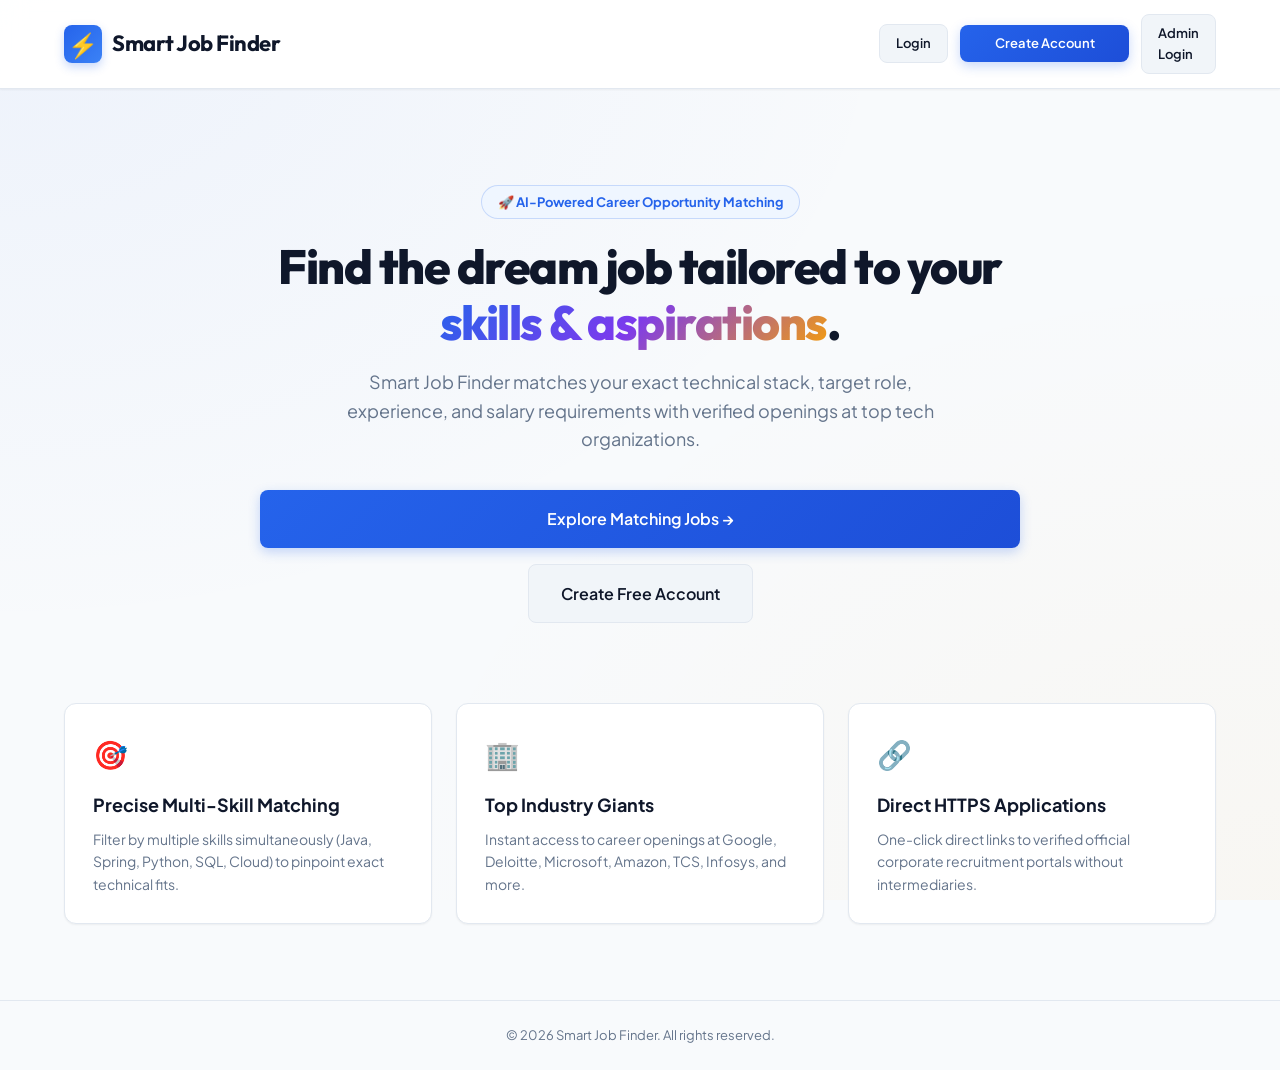
==== web/index.html @ b54eabfb "feat: Prepare Smart Job Finder for Railway deployment with auto-seeding and cloud MySQL support" ====
<!DOCTYPE html>
<html lang="en">
<head>
    <meta charset="UTF-8">
    <meta name="viewport" content="width=device-width, initial-scale=1.0">
    <title>Smart Job Finder - Discover Opportunities That Match Your Skills</title>
    <link rel="stylesheet" href="css/style.css">
</head>
<body>

    <header class="app-header">
        <div class="header-content">
            <a href="index.html" class="logo-title">
                <span class="logo-icon">⚡</span>
                <h1>Smart Job Finder</h1>
            </a>
            <div class="header-actions">
                <a href="login.html" class="btn btn-secondary btn-sm">Login</a>
                <a href="register.html" class="btn btn-primary btn-sm">Create Account</a>
                <a href="admin-login.html" class="btn btn-secondary btn-sm">Admin Login</a>
            </div>
        </div>
    </header>

    <main class="main-container">
        <section class="hero-section">
            <div class="hero-pill">
                🚀 AI-Powered Career Opportunity Matching
            </div>
            <h2 class="hero-title">
                Find the dream job tailored to your <span class="gradient-text">skills & aspirations</span>.
            </h2>
            <p class="hero-subtitle">
                Smart Job Finder matches your exact technical stack, target role, experience, and salary requirements with verified openings at top tech organizations.
            </p>
            <div class="hero-cta-group">
                <a href="job-search.html" class="btn btn-primary btn-lg">Explore Matching Jobs →</a>
                <a href="register.html" class="btn btn-secondary btn-lg">Create Free Account</a>
            </div>
        </section>

        <section class="feature-grid">
            <div class="feature-card">
                <span class="feature-icon">🎯</span>
                <h3>Precise Multi-Skill Matching</h3>
                <p>Filter by multiple skills simultaneously (Java, Spring, Python, SQL, Cloud) to pinpoint exact technical fits.</p>
            </div>
            <div class="feature-card">
                <span class="feature-icon">🏢</span>
                <h3>Top Industry Giants</h3>
                <p>Instant access to career openings at Google, Deloitte, Microsoft, Amazon, TCS, Infosys, and more.</p>
            </div>
            <div class="feature-card">
                <span class="feature-icon">🔗</span>
                <h3>Direct HTTPS Applications</h3>
                <p>One-click direct links to verified official corporate recruitment portals without intermediaries.</p>
            </div>
        </section>
    </main>

    <footer style="text-align: center; padding: 24px; font-size: 13px; color: var(--text-muted); border-top: 1px solid var(--border-color); margin-top: 40px;">
        <p>© 2026 Smart Job Finder. All rights reserved.</p>
    </footer>

    <script src="js/script.js"></script>
</body>
</html>
---- web/css/style.css ----
@import url('https://fonts.googleapis.com/css2?family=Plus+Jakarta+Sans:wght@400;500;600;700;800&family=Outfit:wght@500;600;700;800&display=swap');

:root {
    --primary: #2563eb;
    --primary-hover: #1d4ed8;
    --primary-light: #eff6ff;
    --secondary: #475569;
    --accent: #f59e0b;
    --success: #10b981;
    --success-bg: #ecfdf5;
    --danger: #ef4444;
    --danger-bg: #fef2f2;
    --text-main: #0f172a;
    --text-muted: #64748b;
    --bg-page: #f8fafc;
    --card-bg: #ffffff;
    --border-color: #e2e8f0;
    --shadow-sm: 0 1px 2px 0 rgba(0, 0, 0, 0.05);
    --shadow-md: 0 4px 6px -1px rgba(0, 0, 0, 0.08), 0 2px 4px -2px rgba(0, 0, 0, 0.05);
    --shadow-lg: 0 10px 25px -5px rgba(0, 0, 0, 0.08), 0 8px 10px -6px rgba(0, 0, 0, 0.04);
    --shadow-hover: 0 20px 30px -10px rgba(37, 99, 235, 0.15);
    --radius-sm: 8px;
    --radius-md: 12px;
    --radius-lg: 18px;
    --radius-full: 9999px;
}

* {
    box-sizing: border-box;
    margin: 0;
    padding: 0;
}

body {
    font-family: 'Plus Jakarta Sans', -apple-system, BlinkMacSystemFont, 'Segoe UI', Roboto, sans-serif;
    background-color: var(--bg-page);
    background-image: radial-gradient(at 0% 0%, rgba(37, 99, 235, 0.05) 0px, transparent 50%),
                      radial-gradient(at 100% 100%, rgba(245, 158, 11, 0.04) 0px, transparent 50%);
    background-attachment: fixed;
    color: var(--text-main);
    line-height: 1.6;
    min-height: 100vh;
    display: flex;
    flex-direction: column;
}

/* Header Component */
.app-header {
    background: rgba(255, 255, 255, 0.95);
    backdrop-filter: blur(12px);
    border-bottom: 1px solid var(--border-color);
    position: sticky;
    top: 0;
    z-index: 100;
    box-shadow: var(--shadow-sm);
}

.header-content {
    max-width: 1200px;
    margin: 0 auto;
    padding: 14px 24px;
    display: flex;
    justify-content: space-between;
    align-items: center;
}

.logo-title {
    display: flex;
    align-items: center;
    gap: 10px;
    text-decoration: none;
}

.logo-icon {
    font-size: 24px;
    background: linear-gradient(135deg, #2563eb, #3b82f6);
    color: white;
    width: 38px;
    height: 38px;
    display: flex;
    align-items: center;
    justify-content: center;
    border-radius: var(--radius-sm);
    box-shadow: 0 4px 10px rgba(37, 99, 235, 0.25);
}

.logo-title h1 {
    font-family: 'Outfit', sans-serif;
    font-size: 22px;
    font-weight: 700;
    color: var(--text-main);
    letter-spacing: -0.5px;
}

.header-actions {
    display: flex;
    align-items: center;
    gap: 12px;
}

/* Main Container */
.main-container {
    max-width: 1200px;
    width: 100%;
    margin: 0 auto;
    padding: 36px 24px;
    flex: 1;
}

/* Authentication & Hero Card Containers */
.auth-wrapper {
    display: flex;
    justify-content: center;
    align-items: center;
    min-height: calc(100vh - 160px);
    padding: 24px;
}

.auth-card {
    background: var(--card-bg);
    width: 100%;
    max-width: 440px;
    padding: 40px 36px;
    border-radius: var(--radius-lg);
    box-shadow: var(--shadow-lg);
    border: 1px solid var(--border-color);
    text-align: center;
    animation: fadeIn 0.4s ease-out;
}

.auth-header {
    margin-bottom: 28px;
}

.auth-header .logo-badge {
    width: 52px;
    height: 52px;
    background: var(--primary-light);
    color: var(--primary);
    font-size: 26px;
    display: inline-flex;
    align-items: center;
    justify-content: center;
    border-radius: var(--radius-md);
    margin-bottom: 14px;
}

.auth-header h2 {
    font-family: 'Outfit', sans-serif;
    font-size: 26px;
    font-weight: 700;
    color: var(--text-main);
    letter-spacing: -0.5px;
}

.auth-header p {
    color: var(--text-muted);
    font-size: 14px;
    margin-top: 6px;
}

/* Form Styles */
.form-group {
    margin-bottom: 20px;
    text-align: left;
}

.form-group label {
    display: block;
    font-size: 13px;
    font-weight: 600;
    color: var(--text-main);
    margin-bottom: 6px;
}

.form-control {
    width: 100%;
    padding: 12px 16px;
    font-size: 14px;
    font-family: inherit;
    color: var(--text-main);
    background-color: #ffffff;
    border: 1.5px solid var(--border-color);
    border-radius: var(--radius-sm);
    transition: all 0.2s ease;
}

.form-control:focus {
    outline: none;
    border-color: var(--primary);
    box-shadow: 0 0 0 4px rgba(37, 99, 235, 0.12);
}

.form-hint {
    font-size: 12px;
    color: var(--text-muted);
    margin-top: 5px;
}

/* Chip / Tag Selector */
.chip-container {
    display: flex;
    flex-wrap: wrap;
    gap: 8px;
    margin-top: 10px;
}

.quick-chip {
    background: var(--primary-light);
    color: var(--primary);
    font-size: 12px;
    font-weight: 600;
    padding: 5px 12px;
    border-radius: var(--radius-full);
    cursor: pointer;
    border: 1px solid rgba(37, 99, 235, 0.2);
    transition: all 0.2s ease;
    user-select: none;
}

.quick-chip:hover {
    background: var(--primary);
    color: white;
    transform: translateY(-1px);
}

/* Buttons */
.btn {
    display: inline-flex;
    align-items: center;
    justify-content: center;
    gap: 8px;
    font-family: inherit;
    font-size: 15px;
    font-weight: 600;
    padding: 12px 24px;
    border-radius: var(--radius-sm);
    border: none;
    cursor: pointer;
    text-decoration: none;
    transition: all 0.25s cubic-bezier(0.4, 0, 0.2, 1);
}

.btn-primary {
    background: linear-gradient(135deg, #2563eb, #1d4ed8);
    color: #ffffff;
    box-shadow: 0 4px 12px rgba(37, 99, 235, 0.25);
    width: 100%;
}

.btn-primary:hover {
    background: linear-gradient(135deg, #1d4ed8, #1e40af);
    box-shadow: 0 6px 16px rgba(37, 99, 235, 0.35);
    transform: translateY(-1px);
}

.btn-secondary {
    background: #f1f5f9;
    color: var(--text-main);
    border: 1px solid var(--border-color);
}

.btn-secondary:hover {
    background: #e2e8f0;
    color: var(--text-main);
}

.btn-outline {
    background: transparent;
    color: var(--text-muted);
    border: 1px solid var(--border-color);
}

.btn-outline:hover {
    background: #f8fafc;
    color: var(--danger);
    border-color: #fca5a5;
}

.btn-sm {
    padding: 8px 16px;
    font-size: 13px;
}

.btn-lg {
    padding: 16px 32px;
    font-size: 16px;
}

.btn-apply {
    width: 100%;
    background: linear-gradient(135deg, #2563eb, #1e40af);
    color: #ffffff;
    font-weight: 700;
    border-radius: var(--radius-md);
    padding: 13px 20px;
    box-shadow: 0 4px 12px rgba(37, 99, 235, 0.2);
}

.btn-apply:hover {
    background: linear-gradient(135deg, #1d4ed8, #172554);
    box-shadow: 0 8px 20px rgba(37, 99, 235, 0.3);
    transform: translateY(-2px);
}

/* Alerts */
.alert-banner {
    padding: 12px 16px;
    border-radius: var(--radius-sm);
    font-size: 13px;
    font-weight: 500;
    margin-bottom: 20px;
    text-align: left;
    display: none;
    animation: fadeIn 0.3s ease;
}

.alert-banner.success {
    background-color: var(--success-bg);
    color: var(--success);
    border: 1px solid rgba(16, 185, 129, 0.3);
    display: block;
}

.alert-banner.error {
    background-color: var(--danger-bg);
    color: var(--danger);
    border: 1px solid rgba(239, 68, 68, 0.3);
    display: block;
}

/* Landing Page Hero */
.hero-section {
    text-align: center;
    max-width: 800px;
    margin: 40px auto 60px;
    padding: 20px;
}

.hero-pill {
    display: inline-flex;
    align-items: center;
    gap: 8px;
    background: var(--primary-light);
    color: var(--primary);
    font-size: 13px;
    font-weight: 700;
    padding: 6px 16px;
    border-radius: var(--radius-full);
    margin-bottom: 20px;
    border: 1px solid rgba(37, 99, 235, 0.2);
}

.hero-title {
    font-family: 'Outfit', sans-serif;
    font-size: 48px;
    font-weight: 800;
    line-height: 1.15;
    letter-spacing: -1.5px;
    color: var(--text-main);
    margin-bottom: 18px;
}

.hero-title .gradient-text {
    background: linear-gradient(135deg, #2563eb, #7c3aed, #f59e0b);
    -webkit-background-clip: text;
    -webkit-text-fill-color: transparent;
}

.hero-subtitle {
    font-size: 18px;
    color: var(--text-muted);
    max-width: 620px;
    margin: 0 auto 36px;
    line-height: 1.6;
}

.hero-cta-group {
    display: flex;
    justify-content: center;
    gap: 16px;
    flex-wrap: wrap;
}

.feature-grid {
    display: grid;
    grid-template-columns: repeat(auto-fit, minmax(280px, 1fr));
    gap: 24px;
    margin-top: 40px;
}

.feature-card {
    background: var(--card-bg);
    border: 1px solid var(--border-color);
    padding: 28px;
    border-radius: var(--radius-md);
    box-shadow: var(--shadow-sm);
    text-align: left;
    transition: all 0.3s ease;
}

.feature-card:hover {
    transform: translateY(-4px);
    box-shadow: var(--shadow-md);
    border-color: #cbd5e1;
}

.feature-icon {
    font-size: 28px;
    margin-bottom: 14px;
    display: inline-block;
}

.feature-card h3 {
    font-size: 18px;
    font-weight: 700;
    margin-bottom: 8px;
}

.feature-card p {
    font-size: 14px;
    color: var(--text-muted);
}

/* Search Summary Card */
.search-summary-card {
    background: var(--card-bg);
    border: 1px solid var(--border-color);
    border-radius: var(--radius-md);
    padding: 20px 24px;
    margin-bottom: 30px;
    box-shadow: var(--shadow-sm);
}

.summary-header h2 {
    font-size: 16px;
    font-weight: 700;
    color: var(--text-muted);
    text-transform: uppercase;
    letter-spacing: 0.5px;
    margin-bottom: 12px;
}

.summary-tags {
    display: flex;
    flex-wrap: wrap;
    gap: 16px;
}

.summary-item {
    display: flex;
    align-items: center;
    gap: 6px;
    font-size: 14px;
}

.summary-item .label {
    color: var(--text-muted);
    font-weight: 500;
}

.summary-item .value-tag {
    background: var(--primary-light);
    color: var(--primary);
    font-weight: 700;
    padding: 4px 10px;
    border-radius: var(--radius-sm);
    border: 1px solid rgba(37, 99, 235, 0.2);
}

.results-section-header {
    margin-bottom: 24px;
}

.results-section-header h2 {
    font-family: 'Outfit', sans-serif;
    font-size: 24px;
    font-weight: 700;
}

/* Job Cards Grid */
.job-cards-grid {
    display: grid;
    grid-template-columns: repeat(auto-fill, minmax(340px, 1fr));
    gap: 24px;
}

.job-card {
    background: var(--card-bg);
    border: 1px solid var(--border-color);
    border-radius: var(--radius-lg);
    padding: 24px;
    box-shadow: var(--shadow-sm);
    display: flex;
    flex-direction: column;
    justify-content: space-between;
    transition: all 0.3s cubic-bezier(0.4, 0, 0.2, 1);
    position: relative;
    overflow: hidden;
}

.job-card:hover {
    transform: translateY(-6px);
    box-shadow: var(--shadow-hover);
    border-color: #93c5fd;
}

.job-card-top {
    display: flex;
    align-items: center;
    gap: 16px;
    margin-bottom: 16px;
}

.logo-wrapper {
    width: 64px;
    height: 64px;
    min-width: 64px;
    border-radius: var(--radius-md);
    background: #f8fafc;
    border: 1px solid var(--border-color);
    display: flex;
    align-items: center;
    justify-content: center;
    padding: 8px;
    overflow: hidden;
}

.company-logo {
    width: 100%;
    height: 100%;
    object-fit: contain;
}

.company-info {
    flex: 1;
}

.company-name {
    font-size: 15px;
    font-weight: 700;
    color: var(--text-muted);
    text-transform: uppercase;
    letter-spacing: 0.5px;
}

.job-role {
    font-family: 'Outfit', sans-serif;
    font-size: 19px;
    font-weight: 700;
    color: var(--text-main);
    margin-top: 2px;
}

/* Badges */
.job-meta-badges {
    display: flex;
    flex-wrap: wrap;
    gap: 8px;
    margin-bottom: 16px;
}

.badge {
    font-size: 12px;
    font-weight: 600;
    padding: 4px 10px;
    border-radius: var(--radius-sm);
}

.badge-salary {
    background: #ecfdf5;
    color: #065f46;
    border: 1px solid #a7f3d0;
}

.badge-exp {
    background: #f5f3ff;
    color: #5b21b6;
    border: 1px solid #ddd6fe;
}

.badge-verified {
    background: #eff6ff;
    color: #1e40af;
    border: 1px solid #bfdbfe;
}

/* Skills tags */
.skills-container {
    margin-bottom: 20px;
}

.skills-heading {
    display: block;
    font-size: 11px;
    font-weight: 700;
    color: var(--text-muted);
    text-transform: uppercase;
    letter-spacing: 0.5px;
    margin-bottom: 8px;
}

.skills-tags-wrapper {
    display: flex;
    flex-wrap: wrap;
    gap: 6px;
}

.skill-chip {
    font-size: 11px;
    font-weight: 600;
    padding: 3px 9px;
    background: #f1f5f9;
    color: #475569;
    border-radius: var(--radius-sm);
    border: 1px solid #e2e8f0;
}

.skill-chip.matched {
    background: #eff6ff;
    color: #1d4ed8;
    border-color: #93c5fd;
    font-weight: 700;
}

/* Empty & Error State Cards */
.no-results-card, .error-card {
    background: var(--card-bg);
    border: 1px solid var(--border-color);
    border-radius: var(--radius-lg);
    padding: 60px 30px;
    text-align: center;
    max-width: 540px;
    margin: 40px auto;
    box-shadow: var(--shadow-sm);
}

.empty-icon {
    font-size: 48px;
    margin-bottom: 16px;
}

.no-results-card h3, .error-card h3 {
    font-size: 22px;
    font-weight: 700;
    margin-bottom: 10px;
}

.no-results-card p, .error-card p {
    color: var(--text-muted);
    font-size: 14px;
    margin-bottom: 24px;
}

/* Search Form Page Layout */
.search-form-card {
    background: var(--card-bg);
    border: 1px solid var(--border-color);
    border-radius: var(--radius-lg);
    padding: 36px;
    box-shadow: var(--shadow-md);
    max-width: 680px;
    margin: 0 auto;
}

.search-header {
    text-align: center;
    margin-bottom: 30px;
}

.search-header h2 {
    font-family: 'Outfit', sans-serif;
    font-size: 28px;
    font-weight: 700;
    letter-spacing: -0.5px;
}

.search-header p {
    color: var(--text-muted);
    font-size: 14px;
    margin-top: 6px;
}

.form-grid-2 {
    display: grid;
    grid-template-columns: 1fr 1fr;
    gap: 16px;
}

@media (max-width: 640px) {
    .form-grid-2 {
        grid-template-columns: 1fr;
    }
    .hero-title {
        font-size: 34px;
    }
    .header-content {
        flex-direction: column;
        gap: 12px;
    }
}

/* Animations */
@keyframes fadeIn {
    from {
        opacity: 0;
        transform: translateY(8px);
    }
    to {
        opacity: 1;
        transform: translateY(0);
    }
}

/* ========================================================
   Admin Console & Dashboard Styles
   ======================================================== */

.admin-body {
    background-color: #f1f5f9;
    background-image: radial-gradient(at 0% 0%, rgba(37, 99, 235, 0.07) 0px, transparent 50%),
                      radial-gradient(at 100% 100%, rgba(99, 102, 241, 0.05) 0px, transparent 50%);
}

.admin-header {
    background: rgba(255, 255, 255, 0.98);
    border-bottom: 2px solid #e2e8f0;
}

.admin-icon {
    background: linear-gradient(135deg, #1e293b, #334155) !important;
}

.badge-admin-tag {
    font-size: 11px;
    font-weight: 700;
    text-transform: uppercase;
    letter-spacing: 0.8px;
    color: #2563eb;
    background: #eff6ff;
    padding: 2px 8px;
    border-radius: var(--radius-full);
    display: inline-block;
    border: 1px solid #bfdbfe;
}

.badge-pill-admin {
    display: inline-block;
    background: #e0e7ff;
    color: #4338ca;
    font-size: 12px;
    font-weight: 700;
    text-transform: uppercase;
    letter-spacing: 0.5px;
    padding: 4px 12px;
    border-radius: var(--radius-full);
    margin-bottom: 12px;
}

.admin-badge {
    background: #eff6ff !important;
    color: #2563eb !important;
}

.admin-user-pill {
    display: flex;
    align-items: center;
    gap: 8px;
    background: #f8fafc;
    border: 1px solid var(--border-color);
    padding: 6px 14px;
    border-radius: var(--radius-full);
    font-size: 13px;
    font-weight: 600;
    color: var(--text-main);
}

.admin-avatar {
    font-size: 14px;
}

.btn-logout {
    color: var(--danger) !important;
    border-color: #fecaca !important;
}

.btn-logout:hover {
    background-color: var(--danger-bg) !important;
    border-color: var(--danger) !important;
}

/* Admin KPI Stat Cards */
.admin-stats-grid {
    display: grid;
    grid-template-columns: repeat(auto-fit, minmax(240px, 1fr));
    gap: 20px;
    margin-bottom: 32px;
}

.stat-card {
    background: var(--card-bg);
    border: 1px solid var(--border-color);
    border-radius: var(--radius-md);
    padding: 22px 24px;
    display: flex;
    align-items: center;
    gap: 18px;
    box-shadow: var(--shadow-sm);
    transition: transform 0.2s ease, box-shadow 0.2s ease;
}

.stat-card:hover {
    transform: translateY(-2px);
    box-shadow: var(--shadow-md);
}

.stat-icon {
    width: 52px;
    height: 52px;
    border-radius: var(--radius-md);
    display: flex;
    align-items: center;
    justify-content: center;
    font-size: 24px;
    flex-shrink: 0;
}

.stat-icon-blue {
    background: #eff6ff;
    color: #2563eb;
}

.stat-icon-green {
    background: #ecfdf5;
    color: #059669;
}

.stat-icon-amber {
    background: #fffbeb;
    color: #d97706;
}

.stat-icon-purple {
    background: #faf5ff;
    color: #7c3aed;
}

.stat-details {
    display: flex;
    flex-direction: column;
}

.stat-label {
    font-size: 13px;
    font-weight: 600;
    color: var(--text-muted);
    text-transform: uppercase;
    letter-spacing: 0.5px;
}

.stat-value {
    font-family: 'Outfit', sans-serif;
    font-size: 30px;
    font-weight: 800;
    color: var(--text-main);
    line-height: 1.2;
}

.stat-sub {
    font-size: 11px;
    color: var(--text-muted);
    margin-top: 2px;
}

/* Table Section */
.admin-table-section {
    background: var(--card-bg);
    border: 1px solid var(--border-color);
    border-radius: var(--radius-lg);
    box-shadow: var(--shadow-md);
    overflow: hidden;
}

.table-header-bar {
    padding: 24px 28px;
    display: flex;
    justify-content: space-between;
    align-items: center;
    border-bottom: 1px solid var(--border-color);
    gap: 16px;
    flex-wrap: wrap;
}

.table-title-group h2 {
    font-family: 'Outfit', sans-serif;
    font-size: 22px;
    font-weight: 700;
    color: var(--text-main);
}

.table-title-group p {
    font-size: 13px;
    color: var(--text-muted);
    margin-top: 4px;
}

/* Toolbar & Filters */
.admin-filter-toolbar {
    padding: 16px 28px;
    background: #f8fafc;
    border-bottom: 1px solid var(--border-color);
    display: flex;
    justify-content: space-between;
    align-items: center;
    gap: 16px;
    flex-wrap: wrap;
}

.search-box {
    position: relative;
    max-width: 380px;
    width: 100%;
}

.search-box .search-icon {
    position: absolute;
    left: 14px;
    top: 50%;
    transform: translateY(-50%);
    font-size: 14px;
    color: var(--text-muted);
    pointer-events: none;
}

.search-box input {
    padding-left: 38px;
    background: white;
    border-radius: var(--radius-full);
}

.status-filter-pills {
    display: flex;
    gap: 8px;
}

.filter-pill {
    background: white;
    border: 1px solid var(--border-color);
    padding: 6px 14px;
    border-radius: var(--radius-full);
    font-size: 13px;
    font-weight: 600;
    color: var(--secondary);
    cursor: pointer;
    transition: all 0.2s ease;
}

.filter-pill:hover {
    background: #f1f5f9;
    border-color: #cbd5e1;
}

.filter-pill.active {
    background: #2563eb;
    color: white;
    border-color: #2563eb;
    box-shadow: 0 2px 4px rgba(37, 99, 235, 0.2);
}

/* Admin Data Table */
.table-responsive {
    overflow-x: auto;
}

.admin-table {
    width: 100%;
    border-collapse: collapse;
    text-align: left;
    font-size: 14px;
}

.admin-table thead {
    background: #f8fafc;
    border-bottom: 2px solid var(--border-color);
}

.admin-table th {
    padding: 14px 20px;
    font-size: 12px;
    font-weight: 700;
    text-transform: uppercase;
    letter-spacing: 0.6px;
    color: var(--secondary);
    white-space: nowrap;
}

.admin-table td {
    padding: 16px 20px;
    border-bottom: 1px solid #f1f5f9;
    vertical-align: middle;
}

.admin-table tbody tr {
    transition: background-color 0.15s ease;
}

.admin-table tbody tr:hover {
    background-color: #f8fafc;
}

.td-id {
    font-weight: 700;
    color: var(--text-muted);
    font-size: 13px;
    width: 50px;
}

.company-table-cell {
    display: flex;
    align-items: center;
    gap: 12px;
    min-width: 180px;
}

.table-logo {
    width: 38px;
    height: 38px;
    border-radius: var(--radius-sm);
    object-fit: contain;
    background: #f8fafc;
    border: 1px solid var(--border-color);
    padding: 4px;
}

.table-company-name {
    font-weight: 700;
    color: var(--text-main);
    display: block;
}

.table-apply-link {
    font-size: 11px;
    color: var(--primary);
    text-decoration: none;
    font-weight: 600;
}

.table-apply-link:hover {
    text-decoration: underline;
}

.td-role {
    color: var(--text-main);
    min-width: 160px;
}

.table-skills-wrapper {
    display: flex;
    flex-wrap: wrap;
    gap: 4px;
    max-width: 240px;
}

.table-skill-chip {
    font-size: 11px;
    font-weight: 600;
    background: #f1f5f9;
    color: #334155;
    padding: 2px 8px;
    border-radius: var(--radius-full);
    border: 1px solid #e2e8f0;
}

.table-skill-chip-more {
    font-size: 11px;
    font-weight: 700;
    background: #e2e8f0;
    color: var(--secondary);
    padding: 2px 6px;
    border-radius: var(--radius-full);
}

.td-meta {
    font-size: 13px;
    min-width: 130px;
}

.text-salary {
    font-weight: 700;
    color: #059669;
    font-size: 13px;
}

/* Status Badges */
.badge-status {
    display: inline-flex;
    align-items: center;
    gap: 6px;
    padding: 4px 12px;
    border-radius: var(--radius-full);
    font-size: 12px;
    font-weight: 700;
    letter-spacing: 0.4px;
    text-transform: uppercase;
}

.badge-status-active {
    background: #ecfdf5;
    color: #047857;
    border: 1px solid #a7f3d0;
}

.badge-status-active::before {
    content: '';
    width: 6px;
    height: 6px;
    border-radius: 50%;
    background: #10b981;
}

.badge-status-inactive {
    background: #fef2f2;
    color: #b91c1c;
    border: 1px solid #fecaca;
}

.badge-status-inactive::before {
    content: '';
    width: 6px;
    height: 6px;
    border-radius: 50%;
    background: #ef4444;
}

/* Action Buttons */
.action-btn-group {
    display: flex;
    align-items: center;
    gap: 6px;
    white-space: nowrap;
}

.btn-action {
    display: inline-flex;
    align-items: center;
    justify-content: center;
    padding: 6px 10px;
    border-radius: var(--radius-sm);
    font-size: 12px;
    font-weight: 600;
    text-decoration: none;
    border: 1px solid transparent;
    cursor: pointer;
    transition: all 0.15s ease;
}

.btn-toggle-active {
    background: #ecfdf5;
    color: #047857;
    border-color: #a7f3d0;
}

.btn-toggle-active:hover {
    background: #d1fae5;
}

.btn-toggle-inactive {
    background: #f8fafc;
    color: #475569;
    border-color: #cbd5e1;
}

.btn-toggle-inactive:hover {
    background: #f1f5f9;
}

.btn-edit {
    background: #eff6ff;
    color: #1d4ed8;
    border-color: #bfdbfe;
}

.btn-edit:hover {
    background: #dbeafe;
}

.btn-delete {
    background: #fef2f2;
    color: #b91c1c;
    border-color: #fecaca;
    padding: 6px 8px;
}

.btn-delete:hover {
    background: #fee2e2;
}

/* Modal Windows */
.modal-overlay {
    display: none;
    position: fixed;
    top: 0;
    left: 0;
    right: 0;
    bottom: 0;
    background: rgba(15, 23, 42, 0.6);
    backdrop-filter: blur(4px);
    z-index: 999;
    align-items: center;
    justify-content: center;
    padding: 20px;
    animation: fadeIn 0.2s ease-out;
}

.modal-dialog {
    background: white;
    border-radius: var(--radius-lg);
    box-shadow: var(--shadow-lg);
    width: 100%;
    max-width: 620px;
    max-height: 90vh;
    display: flex;
    flex-direction: column;
    overflow: hidden;
    border: 1px solid var(--border-color);
}

.modal-dialog-sm {
    max-width: 440px;
}

.modal-header {
    padding: 20px 24px;
    border-bottom: 1px solid var(--border-color);
    display: flex;
    justify-content: space-between;
    align-items: center;
}

.modal-header h3 {
    font-family: 'Outfit', sans-serif;
    font-size: 20px;
    font-weight: 700;
}

.modal-close {
    background: transparent;
    border: none;
    font-size: 24px;
    cursor: pointer;
    color: var(--text-muted);
    line-height: 1;
}

.modal-close:hover {
    color: var(--text-main);
}

.modal-body {
    padding: 24px;
    overflow-y: auto;
}

.modal-footer {
    padding: 16px 24px;
    border-top: 1px solid var(--border-color);
    background: #f8fafc;
    display: flex;
    justify-content: flex-end;
    gap: 12px;
}

/* Password Input with Toggle Button */
.password-input-wrapper {
    position: relative;
    display: flex;
    align-items: center;
}

.password-input-wrapper .form-control {
    padding-right: 42px;
}

.btn-toggle-pwd {
    position: absolute;
    right: 12px;
    background: none;
    border: none;
    cursor: pointer;
    font-size: 16px;
    color: var(--text-muted);
}

.credential-hint {
    background: #eff6ff;
    border: 1px dashed #93c5fd;
    padding: 10px 14px;
    border-radius: var(--radius-sm);
    font-size: 13px;
    color: #1e40af;
    margin-top: 20px;
    text-align: center;
}

.credential-hint code {
    background: white;
    padding: 2px 6px;
    border-radius: 4px;
    font-weight: 700;
    color: #1d4ed8;
}

/* Normal User Job Description Text in Cards */
.job-description-text {
    font-size: 13.5px;
    color: #475569;
    line-height: 1.5;
    margin: 12px 0 14px 0;
    padding: 10px 12px;
    background: #f8fafc;
    border-left: 3px solid #3b82f6;
    border-radius: 0 var(--radius-sm) var(--radius-sm) 0;
}

/* ========================================================
   AI Job Match Score & Skill Gap Analyzer Styles
   ======================================================== */

/* AI Match Badge on Job Card */
.ai-match-card-badge {
    display: inline-flex;
    align-items: center;
    gap: 6px;
    padding: 4px 10px;
    border-radius: var(--radius-full);
    font-size: 12px;
    font-weight: 700;
    letter-spacing: 0.3px;
    white-space: nowrap;
    box-shadow: 0 2px 4px rgba(0, 0, 0, 0.04);
    transition: transform 0.2s ease;
}

.ai-match-card-badge:hover {
    transform: scale(1.04);
}

.ai-match-card-badge.match-high {
    background: linear-gradient(135deg, #ecfdf5 0%, #d1fae5 100%);
    color: #065f46;
    border: 1px solid #6ee7b7;
    box-shadow: 0 2px 6px rgba(16, 185, 129, 0.15);
}

.ai-match-card-badge.match-medium {
    background: linear-gradient(135deg, #eff6ff 0%, #dbeafe 100%);
    color: #1e40af;
    border: 1px solid #93c5fd;
    box-shadow: 0 2px 6px rgba(37, 99, 235, 0.15);
}

.ai-match-card-badge.match-low {
    background: linear-gradient(135deg, #fffbeb 0%, #fef3c7 100%);
    color: #92400e;
    border: 1px solid #fcd34d;
    box-shadow: 0 2px 6px rgba(245, 158, 11, 0.15);
}

.ai-badge-sparkle {
    font-size: 13px;
    display: inline-block;
    animation: sparkleGlow 2.5s infinite ease-in-out;
}

@keyframes sparkleGlow {
    0%, 100% { transform: rotate(0deg) scale(1); filter: brightness(1); }
    50% { transform: rotate(15deg) scale(1.15); filter: brightness(1.2); }
}

.ai-badge-score {
    font-weight: 800;
    font-size: 13px;
}

.ai-badge-label {
    font-size: 11px;
    opacity: 0.9;
    text-transform: uppercase;
}

/* AI Match Meter Progress Bar */
.ai-match-meter {
    width: 100%;
    height: 5px;
    background: #e2e8f0;
    border-radius: 9999px;
    overflow: hidden;
    margin: 8px 0 16px 0;
}

.ai-match-meter-fill {
    height: 100%;
    border-radius: 9999px;
    transition: width 0.8s cubic-bezier(0.4, 0, 0.2, 1);
}

.ai-match-meter-fill.match-high {
    background: linear-gradient(90deg, #10b981, #059669);
}

.ai-match-meter-fill.match-medium {
    background: linear-gradient(90deg, #3b82f6, #6366f1);
}

.ai-match-meter-fill.match-low {
    background: linear-gradient(90deg, #f59e0b, #d97706);
}

/* Skills Summary Section on Job Card */
.skills-summary-block {
    margin-bottom: 12px;
}

.skills-summary-header {
    display: flex;
    align-items: center;
    justify-content: space-between;
    font-size: 11.5px;
    font-weight: 700;
    text-transform: uppercase;
    letter-spacing: 0.4px;
    margin-bottom: 6px;
}

.skills-summary-header.matched-header {
    color: #059669;
}

.skills-summary-header.gap-header {
    color: #6366f1;
}

.skill-chip-matched {
    background: #ecfdf5 !important;
    color: #065f46 !important;
    border: 1px solid #a7f3d0 !important;
    font-weight: 700 !important;
    display: inline-flex !important;
    align-items: center;
    gap: 4px;
}

.skill-chip-matched::before {
    content: "✓";
    font-size: 10px;
    font-weight: 900;
}

.skill-chip-gap {
    background: #f5f3ff !important;
    color: #5b21b6 !important;
    border: 1px solid #ddd6fe !important;
    font-weight: 600 !important;
    display: inline-flex !important;
    align-items: center;
    gap: 4px;
}

.skill-chip-gap::before {
    content: "💡";
    font-size: 10px;
}

/* Job Card Action Buttons */
.job-card-actions {
    display: flex;
    gap: 10px;
    align-items: center;
    margin-top: 14px;
    flex-wrap: wrap;
}

.btn-ai-analysis {
    flex: 1;
    min-width: 140px;
    display: inline-flex;
    align-items: center;
    justify-content: center;
    gap: 6px;
    background: linear-gradient(135deg, #4f46e5 0%, #7c3aed 100%);
    color: #ffffff;
    border: none;
    padding: 10px 14px;
    border-radius: var(--radius-sm);
    font-size: 13px;
    font-weight: 700;
    cursor: pointer;
    box-shadow: 0 4px 10px rgba(99, 102, 241, 0.25);
    transition: all 0.25s ease;
}

.btn-ai-analysis:hover {
    transform: translateY(-2px);
    box-shadow: 0 6px 16px rgba(99, 102, 241, 0.38);
    background: linear-gradient(135deg, #4338ca 0%, #6d28d9 100%);
}

.btn-apply {
    flex: 1;
    min-width: 140px;
    display: inline-flex;
    align-items: center;
    justify-content: center;
    background: var(--primary);
    color: #ffffff;
    border: 1px solid transparent;
    padding: 10px 14px;
    border-radius: var(--radius-sm);
    font-size: 13px;
    font-weight: 700;
    text-decoration: none;
    text-align: center;
    transition: all 0.2s ease;
}

.btn-apply:hover {
    background: var(--primary-hover);
    color: #ffffff;
    transform: translateY(-2px);
    box-shadow: var(--shadow-sm);
}

/* ========================================================
   AI Career Intelligence Modal
   ======================================================== */

.ai-modal-overlay {
    position: fixed;
    top: 0;
    left: 0;
    right: 0;
    bottom: 0;
    background: rgba(15, 23, 42, 0.7);
    backdrop-filter: blur(8px);
    -webkit-backdrop-filter: blur(8px);
    z-index: 1000;
    display: flex;
    align-items: center;
    justify-content: center;
    padding: 20px;
    animation: modalBackdropFade 0.25s ease forwards;
}

@keyframes modalBackdropFade {
    from { opacity: 0; }
    to { opacity: 1; }
}

.ai-modal-card {
    background: #ffffff;
    width: 100%;
    max-width: 720px;
    max-height: 90vh;
    border-radius: var(--radius-lg);
    box-shadow: 0 25px 50px -12px rgba(15, 23, 42, 0.3), 0 0 0 1px rgba(226, 232, 240, 0.8);
    display: flex;
    flex-direction: column;
    overflow: hidden;
    position: relative;
    animation: modalSlideUp 0.3s cubic-bezier(0.16, 1, 0.3, 1) forwards;
}

@keyframes modalSlideUp {
    from { opacity: 0; transform: scale(0.95) translateY(16px); }
    to { opacity: 1; transform: scale(1) translateY(0); }
}

.ai-modal-close {
    position: absolute;
    top: 18px;
    right: 18px;
    width: 32px;
    height: 32px;
    border-radius: 50%;
    background: #f1f5f9;
    border: 1px solid #e2e8f0;
    color: #64748b;
    font-size: 15px;
    font-weight: 700;
    cursor: pointer;
    display: flex;
    align-items: center;
    justify-content: center;
    transition: all 0.2s ease;
    z-index: 10;
}

.ai-modal-close:hover {
    background: #fee2e2;
    color: #ef4444;
    border-color: #fecaca;
    transform: rotate(90deg);
}

/* Modal Header */
.ai-modal-header {
    padding: 24px 28px 18px 28px;
    background: #ffffff;
    border-bottom: 1px solid var(--border-color);
    display: flex;
    align-items: center;
    gap: 18px;
    position: relative;
}

.ai-modal-logo-wrap {
    width: 68px;
    height: 68px;
    min-width: 68px;
    border-radius: var(--radius-md);
    background: #f8fafc;
    border: 1px solid var(--border-color);
    display: flex;
    align-items: center;
    justify-content: center;
    padding: 8px;
    box-shadow: var(--shadow-sm);
}

.ai-modal-logo {
    width: 100%;
    height: 100%;
    object-fit: contain;
}

.ai-modal-title-area {
    flex: 1;
}

.ai-modal-title-area h3 {
    font-size: 14px;
    font-weight: 700;
    color: var(--text-muted);
    text-transform: uppercase;
    letter-spacing: 0.5px;
}

.ai-modal-title-area h4 {
    font-family: 'Outfit', sans-serif;
    font-size: 22px;
    font-weight: 800;
    color: var(--text-main);
    margin: 2px 0 6px 0;
}

.ai-modal-meta {
    display: flex;
    gap: 8px;
    flex-wrap: wrap;
}

.ai-modal-score-box {
    text-align: center;
    padding-right: 32px;
}

.ai-circular-score {
    width: 78px;
    height: 78px;
    border-radius: 50%;
    background: linear-gradient(135deg, #eef2ff 0%, #e0e7ff 100%);
    border: 3px solid #6366f1;
    display: flex;
    flex-direction: column;
    align-items: center;
    justify-content: center;
    box-shadow: 0 4px 14px rgba(99, 102, 241, 0.2);
}

.ai-circular-score .score-number {
    font-family: 'Outfit', sans-serif;
    font-size: 22px;
    font-weight: 800;
    color: #4338ca;
    line-height: 1.1;
}

.ai-circular-score .score-subtext {
    font-size: 9.5px;
    font-weight: 700;
    text-transform: uppercase;
    color: #6366f1;
    letter-spacing: 0.5px;
}

/* Engine Transparency Banner */
.ai-engine-banner {
    padding: 10px 24px;
    background: #f8fafc;
    border-bottom: 1px solid var(--border-color);
    display: flex;
    align-items: center;
    gap: 12px;
    font-size: 12.5px;
}

.ai-engine-banner .engine-icon {
    font-size: 18px;
}

.ai-engine-banner .engine-text {
    display: flex;
    flex-direction: column;
    line-height: 1.35;
}

.ai-engine-banner .engine-text strong {
    color: var(--text-main);
    font-size: 12.5px;
}

.ai-engine-banner .engine-text span {
    color: var(--text-muted);
    font-size: 11.5px;
}

/* Modal Body */
.ai-modal-body {
    padding: 20px 28px;
    overflow-y: auto;
    flex: 1;
}

.ai-modal-section {
    margin-bottom: 22px;
}

.ai-modal-section:last-child {
    margin-bottom: 6px;
}

.ai-section-title {
    font-size: 13.5px;
    font-weight: 800;
    text-transform: uppercase;
    letter-spacing: 0.5px;
    color: var(--text-main);
    display: flex;
    align-items: center;
    gap: 8px;
    margin-bottom: 10px;
}

.ai-explanation-text {
    font-size: 14.5px;
    color: #334155;
    line-height: 1.6;
    background: #f8fafc;
    padding: 14px 16px;
    border-radius: var(--radius-sm);
    border-left: 3px solid #6366f1;
}

.ai-role-fit-pill {
    display: inline-flex;
    align-items: center;
    gap: 6px;
    margin-top: 10px;
    padding: 4px 12px;
    border-radius: 9999px;
    font-size: 12px;
    font-weight: 700;
    background: #ecfdf5;
    color: #065f46;
    border: 1px solid #a7f3d0;
}

/* Skills Comparison Grid in Modal */
.ai-skills-grid {
    display: grid;
    grid-template-columns: 1fr 1fr;
    gap: 16px;
    margin-top: 6px;
}

@media (max-width: 640px) {
    .ai-skills-grid {
        grid-template-columns: 1fr;
    }
}

.ai-skills-column {
    background: #f8fafc;
    border: 1px solid var(--border-color);
    border-radius: var(--radius-md);
    padding: 14px;
}

.ai-skills-column.column-matched {
    border-color: #a7f3d0;
    background: #f0fdf4;
}

.ai-skills-column.column-missing {
    border-color: #ddd6fe;
    background: #fbfbfe;
}

.column-header {
    font-size: 12px;
    font-weight: 700;
    text-transform: uppercase;
    letter-spacing: 0.4px;
    margin-bottom: 10px;
    display: flex;
    align-items: center;
    gap: 6px;
}

.ai-skills-column.column-matched .column-header {
    color: #047857;
}

.ai-skills-column.column-missing .column-header {
    color: #6d28d9;
}

.dot-icon {
    width: 8px;
    height: 8px;
    border-radius: 50%;
    display: inline-block;
}

.dot-icon.green { background: #10b981; }
.dot-icon.purple { background: #7c3aed; }

.ai-chips-flow {
    display: flex;
    flex-wrap: wrap;
    gap: 6px;
}

/* Roadmap List in Modal */
.ai-roadmap-list {
    display: flex;
    flex-direction: column;
    gap: 10px;
    margin-top: 8px;
}

.ai-roadmap-item {
    display: flex;
    align-items: flex-start;
    gap: 12px;
    background: #ffffff;
    border: 1px solid var(--border-color);
    border-radius: var(--radius-sm);
    padding: 12px 14px;
    box-shadow: 0 1px 2px rgba(0, 0, 0, 0.04);
    transition: all 0.2s ease;
}

.ai-roadmap-item:hover {
    border-color: #c7d2fe;
    transform: translateX(4px);
}

.roadmap-step-num {
    width: 24px;
    height: 24px;
    min-width: 24px;
    border-radius: 50%;
    background: linear-gradient(135deg, #4f46e5 0%, #7c3aed 100%);
    color: #ffffff;
    font-size: 12px;
    font-weight: 800;
    display: flex;
    align-items: center;
    justify-content: center;
    margin-top: 1px;
}

.roadmap-step-text {
    font-size: 13.5px;
    color: #334155;
    line-height: 1.5;
}

/* Modal Loading State */
.ai-modal-loading {
    padding: 60px 20px;
    text-align: center;
}

.ai-spinner {
    width: 44px;
    height: 44px;
    border: 4px solid #e0e7ff;
    border-top-color: #6366f1;
    border-radius: 50%;
    margin: 0 auto 16px auto;
    animation: spin 0.8s linear infinite;
}

@keyframes spin {
    to { transform: rotate(360deg); }
}

.ai-modal-loading p {
    font-size: 14px;
    font-weight: 600;
    color: var(--text-muted);
}

/* Modal Footer */
.ai-modal-footer {
    padding: 16px 28px;
    border-top: 1px solid var(--border-color);
    background: #f8fafc;
    display: flex;
    justify-content: flex-end;
    gap: 12px;
}

@media (max-width: 540px) {
    .ai-modal-card {
        max-height: 96vh;
    }
    .ai-modal-header {
        padding: 16px 18px;
        flex-wrap: wrap;
    }
    .ai-modal-score-box {
        padding-right: 0;
    }
    .ai-modal-body {
        padding: 16px 18px;
    }
    .ai-modal-footer {
        padding: 14px 18px;
        flex-direction: column-reverse;
    }
    .ai-modal-footer .btn {
        width: 100%;
    }
}

/* ========================================================
   Selected Skills Tags, Autocomplete & Dynamic Matching UI
   ======================================================== */

.skill-selection-card {
    background: var(--card-bg);
    border: 1px solid var(--border-color);
    border-radius: var(--radius-lg);
    padding: 28px;
    box-shadow: var(--shadow-sm);
    margin-bottom: 30px;
}

/* Selected Skills Container */
.selected-skills-wrapper {
    margin-bottom: 20px;
    padding: 16px 20px;
    background: #f8fafc;
    border: 1px dashed #cbd5e1;
    border-radius: var(--radius-md);
    transition: all 0.25s ease;
}

.selected-skills-wrapper.has-skills {
    background: #f0fdf4;
    border: 1px solid #86efac;
}

.selected-skills-header {
    display: flex;
    justify-content: space-between;
    align-items: center;
    margin-bottom: 12px;
}

.selected-skills-title {
    font-size: 13px;
    font-weight: 700;
    color: var(--secondary);
    text-transform: uppercase;
    letter-spacing: 0.6px;
    display: flex;
    align-items: center;
    gap: 8px;
}

.skills-count-pill {
    background: #2563eb;
    color: white;
    font-size: 11px;
    font-weight: 800;
    padding: 2px 8px;
    border-radius: 9999px;
}

.btn-clear-skills {
    background: none;
    border: none;
    color: #ef4444;
    font-size: 12px;
    font-weight: 700;
    cursor: pointer;
    padding: 4px 8px;
    border-radius: 6px;
    transition: background 0.2s;
}

.btn-clear-skills:hover {
    background: #fee2e2;
}

.selected-skills-list {
    display: flex;
    flex-wrap: wrap;
    gap: 10px;
    min-height: 38px;
    align-items: center;
}

.selected-skills-empty {
    color: #94a3b8;
    font-size: 13px;
    font-style: italic;
}

/* Individual Skill Badge with (×) Button */
.selected-skill-badge {
    display: inline-flex;
    align-items: center;
    gap: 6px;
    background: linear-gradient(135deg, #eff6ff 0%, #dbeafe 100%);
    color: #1d4ed8;
    border: 1px solid #93c5fd;
    padding: 6px 10px 6px 14px;
    border-radius: 9999px;
    font-size: 13px;
    font-weight: 700;
    box-shadow: 0 1px 3px rgba(37, 99, 235, 0.12);
    animation: badgePop 0.25s cubic-bezier(0.175, 0.885, 0.32, 1.275);
    user-select: none;
    transition: all 0.2s ease;
}

.selected-skill-badge:hover {
    border-color: #60a5fa;
    box-shadow: 0 3px 8px rgba(37, 99, 235, 0.2);
    transform: translateY(-1px);
}

@keyframes badgePop {
    0% { transform: scale(0.7); opacity: 0; }
    100% { transform: scale(1); opacity: 1; }
}

.skill-remove-btn {
    display: inline-flex;
    align-items: center;
    justify-content: center;
    width: 20px;
    height: 20px;
    border-radius: 50%;
    background: rgba(29, 78, 216, 0.1);
    color: #1d4ed8;
    border: none;
    font-size: 14px;
    font-weight: bold;
    cursor: pointer;
    line-height: 1;
    margin-left: 2px;
    transition: all 0.2s ease;
}

.skill-remove-btn:hover {
    background: #ef4444;
    color: #ffffff;
    transform: scale(1.15);
}

.skill-remove-btn:active {
    transform: scale(0.9);
}

/* Skill Search Input & Visible [+ Add Skill] Button */
.skill-input-wrapper {
    position: relative;
    margin-bottom: 24px;
}

.skill-input-row {
    display: flex;
    gap: 12px;
    align-items: stretch;
    width: 100%;
}

.skill-input-box-wrap {
    position: relative;
    flex: 1;
    display: flex;
    align-items: center;
}

.skill-input-icon {
    position: absolute;
    left: 14px;
    font-size: 18px;
    color: var(--text-muted);
    pointer-events: none;
    z-index: 2;
}

.skill-search-input {
    width: 100%;
    height: 50px;
    padding: 0 16px 0 44px;
    border: 2px solid #cbd5e1;
    border-radius: var(--radius-md);
    font-size: 15px;
    font-weight: 500;
    font-family: inherit;
    transition: all 0.2s ease;
    background: #ffffff;
    box-sizing: border-box;
}

.skill-search-input:focus {
    outline: none;
    border-color: #2563eb;
    box-shadow: 0 0 0 4px rgba(37, 99, 235, 0.15);
}

.btn-add-skill {
    height: 50px;
    padding: 0 24px;
    background: linear-gradient(135deg, #2563eb 0%, #1d4ed8 100%);
    color: #ffffff;
    border: none;
    border-radius: var(--radius-md);
    font-size: 15px;
    font-weight: 700;
    font-family: inherit;
    cursor: pointer;
    white-space: nowrap;
    display: inline-flex;
    align-items: center;
    justify-content: center;
    gap: 8px;
    box-shadow: 0 2px 8px rgba(37, 99, 235, 0.25);
    transition: all 0.2s ease;
}

.btn-add-skill:hover {
    background: linear-gradient(135deg, #1d4ed8 0%, #1e40af 100%);
    transform: translateY(-1px);
    box-shadow: 0 4px 12px rgba(37, 99, 235, 0.35);
}

.btn-add-skill:active {
    transform: scale(0.98);
}

.skill-input-feedback {
    margin-top: 8px;
    padding: 8px 14px;
    border-radius: var(--radius-sm);
    font-size: 13px;
    font-weight: 600;
    display: none;
    animation: fadeIn 0.2s ease-out;
}

.skill-input-feedback.warning {
    background: #fffbeb;
    color: #b45309;
    border: 1px solid #fde68a;
}

.skill-input-feedback.info {
    background: #eff6ff;
    color: #1d4ed8;
    border: 1px solid #bfdbfe;
}

.skill-suggestions-dropdown {
    position: absolute;
    top: calc(100% + 6px);
    left: 0;
    right: 0;
    background: #ffffff;
    border: 1px solid #cbd5e1;
    border-radius: var(--radius-md);
    box-shadow: 0 12px 28px -4px rgba(0, 0, 0, 0.15);
    z-index: 150;
    max-height: 280px;
    overflow-y: auto;
    display: none;
    animation: fadeIn 0.15s ease-out;
}

.suggestion-item {
    padding: 10px 16px;
    display: flex;
    justify-content: space-between;
    align-items: center;
    cursor: pointer;
    font-size: 14px;
    border-bottom: 1px solid #f1f5f9;
    transition: background 0.15s ease;
}

.suggestion-item:last-child {
    border-bottom: none;
}

.suggestion-item:hover,
.suggestion-item.active {
    background: #eff6ff;
    color: #1d4ed8;
}

.suggestion-item.already-added {
    opacity: 0.5;
    background: #f8fafc;
    cursor: default;
}

.suggestion-category-tag {
    font-size: 11px;
    font-weight: 700;
    padding: 2px 8px;
    background: #f1f5f9;
    color: #64748b;
    border-radius: 9999px;
}

.custom-skill-prompt {
    padding: 12px 16px;
    background: #faf5ff;
    border-top: 1px solid #e9d5ff;
    color: #7c3aed;
    font-weight: 700;
    font-size: 13px;
    display: flex;
    align-items: center;
    gap: 8px;
    cursor: pointer;
    transition: background 0.2s;
}

.custom-skill-prompt:hover {
    background: #f3e8ff;
}

/* Categorized Quick Pills */
.quick-skills-section {
    margin-top: 16px;
}

.quick-category-tabs {
    display: flex;
    gap: 8px;
    margin-bottom: 12px;
    overflow-x: auto;
    padding-bottom: 4px;
}

.quick-cat-btn {
    background: #f1f5f9;
    color: #475569;
    border: 1px solid #e2e8f0;
    padding: 5px 12px;
    border-radius: 9999px;
    font-size: 12px;
    font-weight: 700;
    cursor: pointer;
    white-space: nowrap;
    transition: all 0.2s ease;
}

.quick-cat-btn.active,
.quick-cat-btn:hover {
    background: #2563eb;
    color: white;
    border-color: #2563eb;
}

.quick-chips-grid {
    display: flex;
    flex-wrap: wrap;
    gap: 8px;
}

.quick-chip {
    display: inline-flex;
    align-items: center;
    gap: 5px;
    padding: 6px 12px;
    background: #f8fafc;
    color: #334155;
    border: 1px solid #cbd5e1;
    border-radius: 9999px;
    font-size: 12px;
    font-weight: 600;
    cursor: pointer;
    transition: all 0.2s ease;
    user-select: none;
}

.quick-chip:hover {
    background: #eff6ff;
    color: #1d4ed8;
    border-color: #93c5fd;
    transform: translateY(-1px);
}

.quick-chip.selected {
    background: #2563eb;
    color: #ffffff;
    border-color: #2563eb;
    box-shadow: 0 2px 6px rgba(37, 99, 235, 0.25);
}

.quick-chip.selected::after {
    content: "✓";
    font-weight: bold;
    margin-left: 2px;
}

/* Dynamic Live Results Section */
.dynamic-results-container {
    margin-top: 36px;
}

.results-status-banner {
    display: flex;
    justify-content: space-between;
    align-items: center;
    background: #ffffff;
    border: 1px solid var(--border-color);
    padding: 16px 24px;
    border-radius: var(--radius-md);
    margin-bottom: 24px;
    box-shadow: var(--shadow-sm);
    flex-wrap: wrap;
    gap: 12px;
}

.results-status-text h3 {
    font-size: 18px;
    font-weight: 700;
    color: var(--text-main);
}

.results-status-text p {
    font-size: 13px;
    color: var(--text-muted);
    margin-top: 2px;
}

.results-loading-state {
    text-align: center;
    padding: 40px;
    color: var(--text-muted);
}

.results-loading-spinner {
    width: 36px;
    height: 36px;
    border: 3px solid #e2e8f0;
    border-top-color: #2563eb;
    border-radius: 50%;
    margin: 0 auto 12px auto;
    animation: spin 0.8s linear infinite;
}
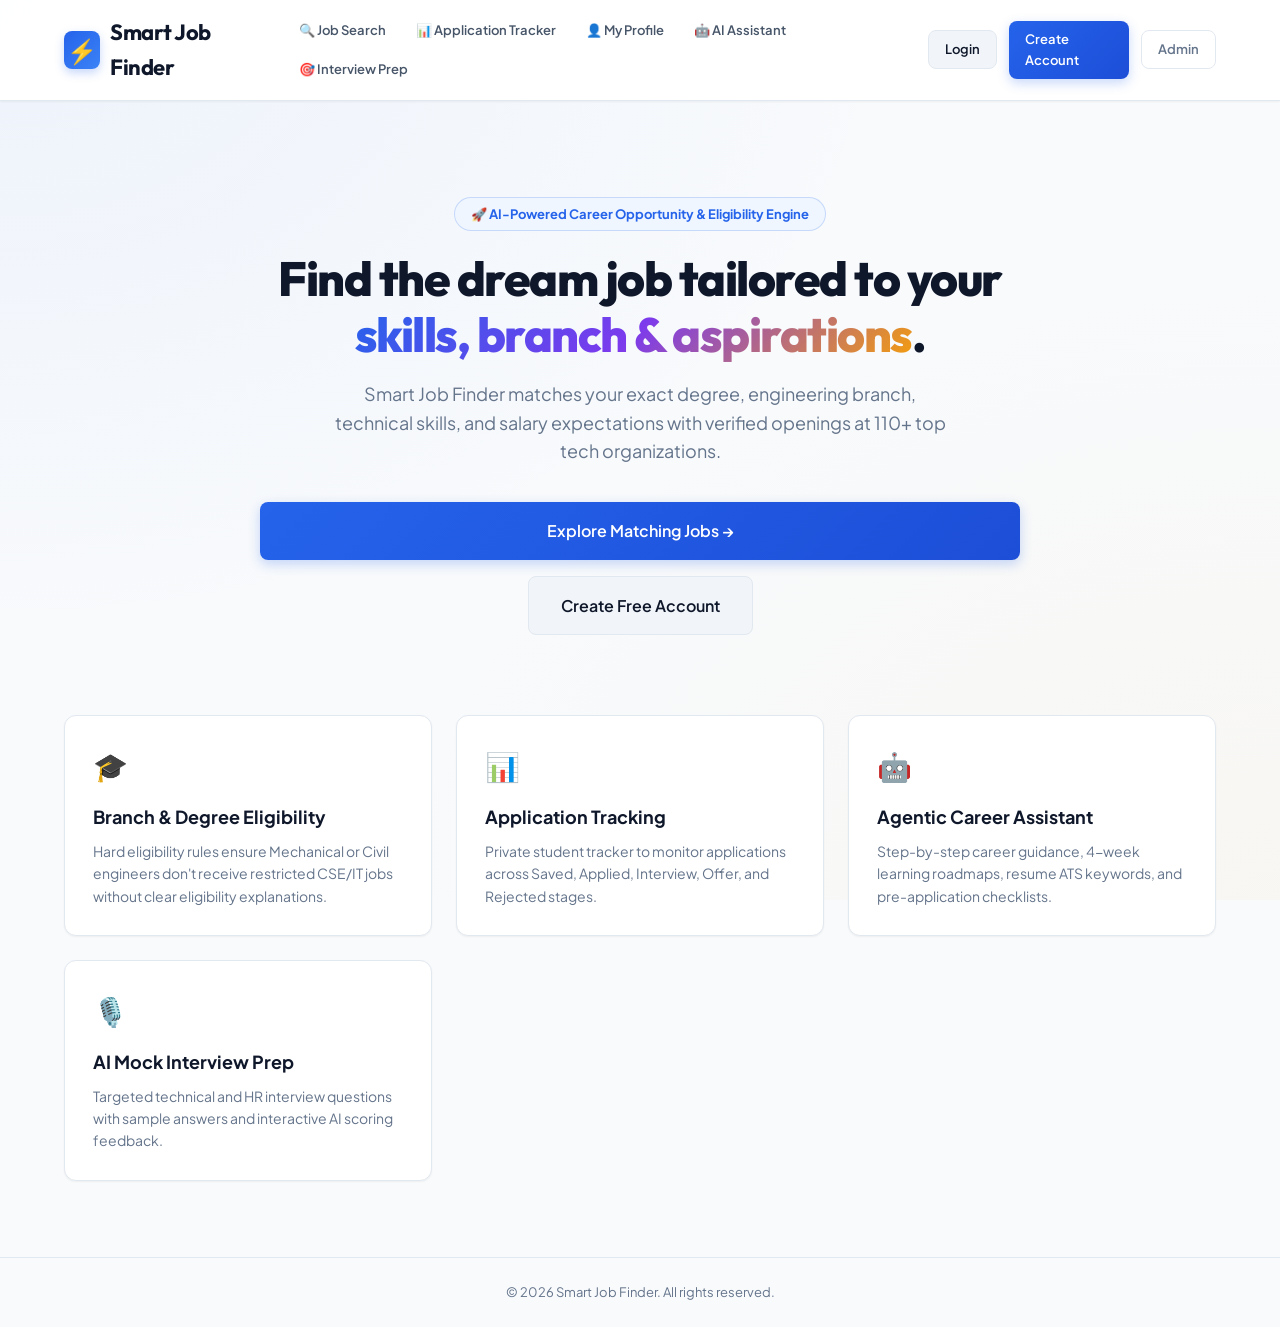
==== commit 9fde004d: "feat: complete major enhancements (Phases 1-13) for Smart Job Finder - Phase 1: Verified safe backup" ====
--- a/web/index.html
+++ b/web/index.html
@@ -14,10 +14,17 @@
                 <span class="logo-icon">⚡</span>
                 <h1>Smart Job Finder</h1>
             </a>
+            <div class="header-nav-links">
+                <a href="job-search.html" class="nav-link">🔍 Job Search</a>
+                <a href="application-tracker.html" class="nav-link">📊 Application Tracker</a>
+                <a href="profile.html" class="nav-link">👤 My Profile</a>
+                <a href="career-assistant.html" class="nav-link">🤖 AI Assistant</a>
+                <a href="interview-prep.html" class="nav-link">🎯 Interview Prep</a>
+            </div>
             <div class="header-actions">
                 <a href="login.html" class="btn btn-secondary btn-sm">Login</a>
                 <a href="register.html" class="btn btn-primary btn-sm">Create Account</a>
-                <a href="admin-login.html" class="btn btn-secondary btn-sm">Admin Login</a>
+                <a href="admin-login.html" class="btn btn-outline btn-sm">Admin</a>
             </div>
         </div>
     </header>
@@ -25,13 +32,13 @@
     <main class="main-container">
         <section class="hero-section">
             <div class="hero-pill">
-                🚀 AI-Powered Career Opportunity Matching
+                🚀 AI-Powered Career Opportunity &amp; Eligibility Engine
             </div>
             <h2 class="hero-title">
-                Find the dream job tailored to your <span class="gradient-text">skills & aspirations</span>.
+                Find the dream job tailored to your <span class="gradient-text">skills, branch &amp; aspirations</span>.
             </h2>
             <p class="hero-subtitle">
-                Smart Job Finder matches your exact technical stack, target role, experience, and salary requirements with verified openings at top tech organizations.
+                Smart Job Finder matches your exact degree, engineering branch, technical skills, and salary expectations with verified openings at 110+ top tech organizations.
             </p>
             <div class="hero-cta-group">
                 <a href="job-search.html" class="btn btn-primary btn-lg">Explore Matching Jobs →</a>
@@ -41,19 +48,24 @@
 
         <section class="feature-grid">
             <div class="feature-card">
-                <span class="feature-icon">🎯</span>
-                <h3>Precise Multi-Skill Matching</h3>
-                <p>Filter by multiple skills simultaneously (Java, Spring, Python, SQL, Cloud) to pinpoint exact technical fits.</p>
+                <span class="feature-icon">🎓</span>
+                <h3>Branch &amp; Degree Eligibility</h3>
+                <p>Hard eligibility rules ensure Mechanical or Civil engineers don't receive restricted CSE/IT jobs without clear eligibility explanations.</p>
             </div>
             <div class="feature-card">
-                <span class="feature-icon">🏢</span>
-                <h3>Top Industry Giants</h3>
-                <p>Instant access to career openings at Google, Deloitte, Microsoft, Amazon, TCS, Infosys, and more.</p>
+                <span class="feature-icon">📊</span>
+                <h3>Application Tracking</h3>
+                <p>Private student tracker to monitor applications across Saved, Applied, Interview, Offer, and Rejected stages.</p>
             </div>
             <div class="feature-card">
-                <span class="feature-icon">🔗</span>
-                <h3>Direct HTTPS Applications</h3>
-                <p>One-click direct links to verified official corporate recruitment portals without intermediaries.</p>
+                <span class="feature-icon">🤖</span>
+                <h3>Agentic Career Assistant</h3>
+                <p>Step-by-step career guidance, 4-week learning roadmaps, resume ATS keywords, and pre-application checklists.</p>
+            </div>
+            <div class="feature-card">
+                <span class="feature-icon">🎙️</span>
+                <h3>AI Mock Interview Prep</h3>
+                <p>Targeted technical and HR interview questions with sample answers and interactive AI scoring feedback.</p>
             </div>
         </section>
     </main>
--- a/web/css/style.css
+++ b/web/css/style.css
@@ -2379,4 +2379,96 @@
     border-radius: 50%;
     margin: 0 auto 12px auto;
     animation: spin 0.8s linear infinite;
-}+}
+
+/* ==========================================================
+   Header Navigation Bar & Enhancement Styling
+   ========================================================== */
+.header-nav-links {
+    display: flex;
+    align-items: center;
+    gap: 6px;
+    margin: 0 16px;
+    flex-wrap: wrap;
+}
+
+.nav-link {
+    display: inline-flex;
+    align-items: center;
+    gap: 4px;
+    padding: 6px 12px;
+    border-radius: 8px;
+    font-size: 13px;
+    font-weight: 600;
+    color: var(--secondary);
+    text-decoration: none;
+    transition: all 0.2s ease;
+}
+
+.nav-link:hover {
+    background: var(--primary-light);
+    color: var(--primary);
+}
+
+.nav-link.active {
+    background: var(--primary-light);
+    color: var(--primary);
+    font-weight: 700;
+}
+
+.user-greeting-pill {
+    display: inline-flex;
+    align-items: center;
+    gap: 6px;
+    background: #f1f5f9;
+    border: 1px solid #cbd5e1;
+    color: var(--text-main);
+    padding: 5px 12px;
+    border-radius: 9999px;
+    font-size: 13px;
+    font-weight: 700;
+}
+
+/* Eligibility Badges & Cards */
+.badge-eligible {
+    background: #ecfdf5 !important;
+    color: #047857 !important;
+    border: 1px solid #a7f3d0 !important;
+    font-weight: 700 !important;
+}
+
+.badge-not-eligible {
+    background: #fef2f2 !important;
+    color: #b91c1c !important;
+    border: 1px solid #fecaca !important;
+    font-weight: 700 !important;
+}
+
+.job-card-ineligible {
+    border-color: #fecaca !important;
+    background: #fffafa !important;
+}
+
+.job-card-ineligible:hover {
+    border-color: #f87171 !important;
+}
+
+/* Application Status Badges */
+.status-badge {
+    display: inline-flex;
+    align-items: center;
+    gap: 4px;
+    padding: 4px 10px;
+    border-radius: 9999px;
+    font-size: 11px;
+    font-weight: 700;
+    text-transform: uppercase;
+    letter-spacing: 0.5px;
+}
+.status-saved { background: #f1f5f9; color: #475569; border: 1px solid #cbd5e1; }
+.status-applied { background: #eff6ff; color: #1d4ed8; border: 1px solid #bfdbfe; }
+.status-interview { background: #faf5ff; color: #7c3aed; border: 1px solid #ddd6fe; }
+.status-shortlisted { background: #ecfdf5; color: #047857; border: 1px solid #a7f3d0; }
+.status-offer { background: #f0fdf4; color: #15803d; border: 1.5px solid #86efac; font-weight: 800; }
+.status-rejected { background: #fef2f2; color: #b91c1c; border: 1px solid #fecaca; }
+.status-withdrawn { background: #f8fafc; color: #64748b; border: 1px solid #e2e8f0; }
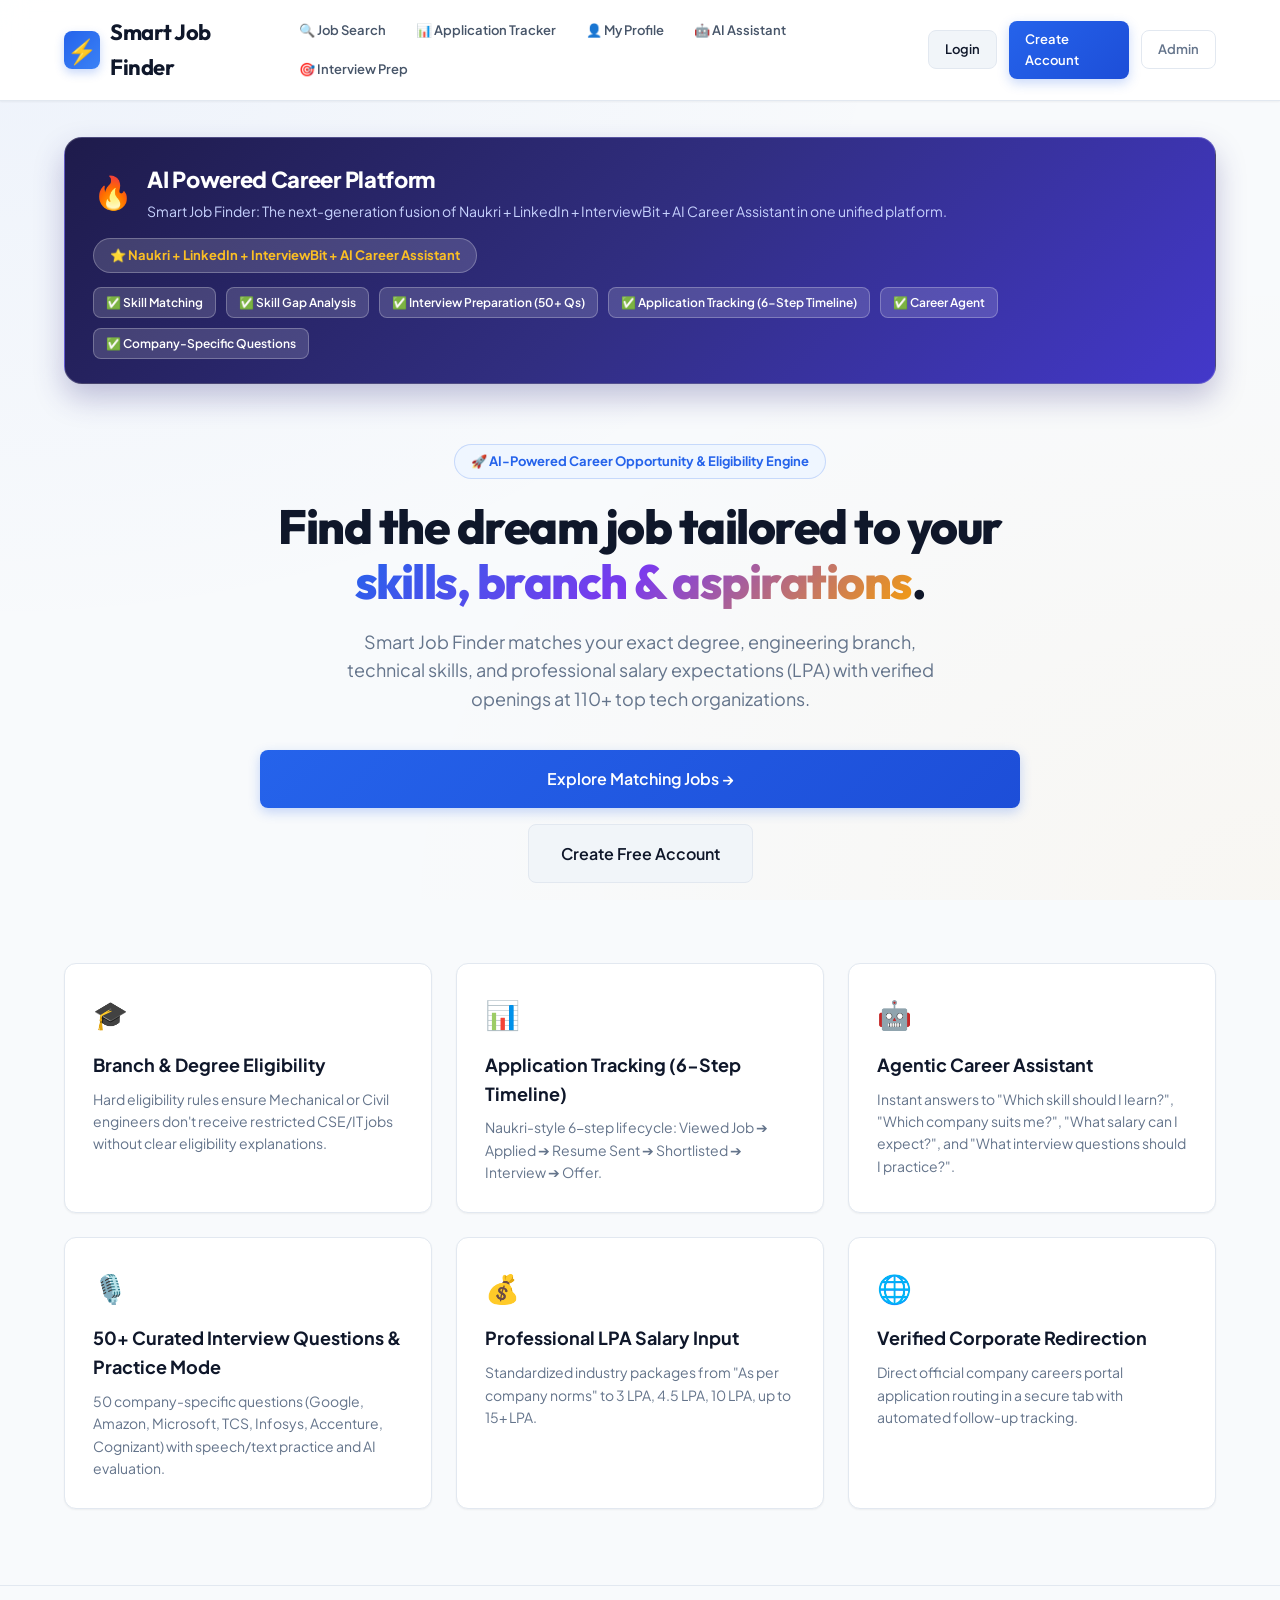
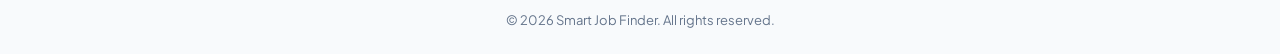
==== commit e3602f49: "feat: complete Smart Job Finder 12 professional enhancements (50 Qs interview bank, LPA salary, Nauk" ====
--- a/web/index.html
+++ b/web/index.html
@@ -30,6 +30,30 @@
     </header>
 
     <main class="main-container">
+        <!-- FEATURE 12: Teacher Attraction Banner -->
+        <div class="teacher-attraction-banner" style="background: linear-gradient(135deg, #1e1b4b 0%, #312e81 50%, #4338ca 100%); color: #ffffff; padding: 24px 28px; border-radius: 18px; margin-bottom: 32px; box-shadow: 0 14px 30px rgba(49, 46, 129, 0.28); border: 1px solid rgba(255,255,255,0.18);">
+            <div style="display:flex; justify-content:space-between; align-items:center; flex-wrap:wrap; gap:16px; margin-bottom:14px;">
+                <div style="display:flex; align-items:center; gap:14px;">
+                    <span style="font-size:32px;">🔥</span>
+                    <div>
+                        <h2 style="margin:0; font-size:22px; font-weight:800; letter-spacing:-0.3px; color:#ffffff;">AI Powered Career Platform</h2>
+                        <p style="margin:3px 0 0 0; font-size:14px; color:#c7d2fe;">Smart Job Finder: The next-generation fusion of Naukri + LinkedIn + InterviewBit + AI Career Assistant in one unified platform.</p>
+                    </div>
+                </div>
+                <span style="background:rgba(255,255,255,0.15); border:1px solid rgba(255,255,255,0.25); padding:6px 16px; border-radius:9999px; font-size:13px; font-weight:700; color:#fbbf24;">
+                    ⭐ Naukri + LinkedIn + InterviewBit + AI Career Assistant
+                </span>
+            </div>
+            <div style="display:flex; flex-wrap:wrap; gap:10px;">
+                <span class="teacher-highlight-pill">✅ Skill Matching</span>
+                <span class="teacher-highlight-pill">✅ Skill Gap Analysis</span>
+                <span class="teacher-highlight-pill">✅ Interview Preparation (50+ Qs)</span>
+                <span class="teacher-highlight-pill">✅ Application Tracking (6-Step Timeline)</span>
+                <span class="teacher-highlight-pill">✅ Career Agent</span>
+                <span class="teacher-highlight-pill">✅ Company-Specific Questions</span>
+            </div>
+        </div>
+
         <section class="hero-section">
             <div class="hero-pill">
                 🚀 AI-Powered Career Opportunity &amp; Eligibility Engine
@@ -38,7 +62,7 @@
                 Find the dream job tailored to your <span class="gradient-text">skills, branch &amp; aspirations</span>.
             </h2>
             <p class="hero-subtitle">
-                Smart Job Finder matches your exact degree, engineering branch, technical skills, and salary expectations with verified openings at 110+ top tech organizations.
+                Smart Job Finder matches your exact degree, engineering branch, technical skills, and professional salary expectations (LPA) with verified openings at 110+ top tech organizations.
             </p>
             <div class="hero-cta-group">
                 <a href="job-search.html" class="btn btn-primary btn-lg">Explore Matching Jobs →</a>
@@ -54,18 +78,28 @@
             </div>
             <div class="feature-card">
                 <span class="feature-icon">📊</span>
-                <h3>Application Tracking</h3>
-                <p>Private student tracker to monitor applications across Saved, Applied, Interview, Offer, and Rejected stages.</p>
+                <h3>Application Tracking (6-Step Timeline)</h3>
+                <p>Naukri-style 6-step lifecycle: Viewed Job ➔ Applied ➔ Resume Sent ➔ Shortlisted ➔ Interview ➔ Offer.</p>
             </div>
             <div class="feature-card">
                 <span class="feature-icon">🤖</span>
                 <h3>Agentic Career Assistant</h3>
-                <p>Step-by-step career guidance, 4-week learning roadmaps, resume ATS keywords, and pre-application checklists.</p>
+                <p>Instant answers to "Which skill should I learn?", "Which company suits me?", "What salary can I expect?", and "What interview questions should I practice?".</p>
             </div>
             <div class="feature-card">
                 <span class="feature-icon">🎙️</span>
-                <h3>AI Mock Interview Prep</h3>
-                <p>Targeted technical and HR interview questions with sample answers and interactive AI scoring feedback.</p>
+                <h3>50+ Curated Interview Questions &amp; Practice Mode</h3>
+                <p>50 company-specific questions (Google, Amazon, Microsoft, TCS, Infosys, Accenture, Cognizant) with speech/text practice and AI evaluation.</p>
+            </div>
+            <div class="feature-card">
+                <span class="feature-icon">💰</span>
+                <h3>Professional LPA Salary Input</h3>
+                <p>Standardized industry packages from "As per company norms" to 3 LPA, 4.5 LPA, 10 LPA, up to 15+ LPA.</p>
+            </div>
+            <div class="feature-card">
+                <span class="feature-icon">🌐</span>
+                <h3>Verified Corporate Redirection</h3>
+                <p>Direct official company careers portal application routing in a secure tab with automated follow-up tracking.</p>
             </div>
         </section>
     </main>
--- a/web/css/style.css
+++ b/web/css/style.css
@@ -2471,4 +2471,212 @@
 .status-shortlisted { background: #ecfdf5; color: #047857; border: 1px solid #a7f3d0; }
 .status-offer { background: #f0fdf4; color: #15803d; border: 1.5px solid #86efac; font-weight: 800; }
 .status-rejected { background: #fef2f2; color: #b91c1c; border: 1px solid #fecaca; }
-.status-withdrawn { background: #f8fafc; color: #64748b; border: 1px solid #e2e8f0; }+.status-withdrawn { background: #f8fafc; color: #64748b; border: 1px solid #e2e8f0; }
+
+/* ========================================================
+   FEATURE 9 & 11: Naukri-Style 6-Step Application Timeline
+   ======================================================== */
+.naukri-timeline-wrap {
+    background: #f8fafc;
+    border: 1px solid #e2e8f0;
+    border-radius: 12px;
+    padding: 14px 16px;
+    margin: 12px 0;
+    box-shadow: 0 1px 3px rgba(0,0,0,0.03);
+}
+
+.naukri-timeline-header {
+    display: flex;
+    justify-content: space-between;
+    align-items: center;
+    margin-bottom: 12px;
+    flex-wrap: wrap;
+    gap: 8px;
+}
+
+.naukri-timeline-title {
+    font-size: 12px;
+    font-weight: 700;
+    color: #334155;
+    display: flex;
+    align-items: center;
+    gap: 6px;
+}
+
+.naukri-stage-tag {
+    font-size: 11px;
+    font-weight: 700;
+    color: #4338ca;
+    background: #e0e7ff;
+    border: 1px solid #c7d2fe;
+    padding: 2px 10px;
+    border-radius: 9999px;
+}
+
+.naukri-timeline-steps {
+    display: flex;
+    align-items: center;
+    justify-content: space-between;
+    position: relative;
+    overflow-x: auto;
+    padding: 6px 2px;
+}
+
+.naukri-step {
+    display: flex;
+    flex-direction: column;
+    align-items: center;
+    text-align: center;
+    min-width: 60px;
+    flex: 1;
+    position: relative;
+    z-index: 2;
+}
+
+.naukri-circle {
+    width: 34px;
+    height: 34px;
+    border-radius: 50%;
+    background: #ffffff;
+    border: 2px solid #cbd5e1;
+    color: #64748b;
+    display: flex;
+    align-items: center;
+    justify-content: center;
+    font-size: 14px;
+    font-weight: 700;
+    transition: all 0.3s cubic-bezier(0.4, 0, 0.2, 1);
+    box-shadow: 0 2px 4px rgba(0,0,0,0.04);
+}
+
+.naukri-label {
+    font-size: 11px;
+    font-weight: 600;
+    color: #64748b;
+    margin-top: 6px;
+    white-space: nowrap;
+    transition: color 0.2s ease;
+}
+
+.naukri-line {
+    flex: 1;
+    height: 3px;
+    background: #e2e8f0;
+    margin: 0 4px;
+    margin-bottom: 20px;
+    position: relative;
+    z-index: 1;
+    transition: background 0.3s ease;
+}
+
+/* Completed Stage */
+.naukri-step.completed .naukri-circle {
+    background: #ecfdf5;
+    border-color: #10b981;
+    color: #059669;
+    box-shadow: 0 0 0 3px rgba(16, 185, 129, 0.15);
+}
+.naukri-step.completed .naukri-label {
+    color: #047857;
+    font-weight: 700;
+}
+.naukri-line.completed {
+    background: #10b981;
+}
+
+/* Active Stage */
+.naukri-step.active .naukri-circle {
+    background: linear-gradient(135deg, #4f46e5 0%, #6366f1 100%);
+    border-color: #4338ca;
+    color: #ffffff;
+    transform: scale(1.12);
+    box-shadow: 0 0 0 4px rgba(99, 102, 241, 0.25), 0 4px 10px rgba(79, 70, 229, 0.3);
+}
+.naukri-step.active .naukri-label {
+    color: #4338ca;
+    font-weight: 800;
+}
+
+/* ========================================================
+   FEATURE 8: Professional Learning Suggestions
+   ======================================================== */
+.learning-priority-card {
+    background: linear-gradient(135deg, #f8fafc 0%, #f1f5f9 100%);
+    border: 1px solid #cbd5e1;
+    border-radius: 10px;
+    padding: 12px 14px;
+    margin-top: 10px;
+    box-shadow: 0 1px 3px rgba(0,0,0,0.02);
+}
+
+.learning-priority-stars {
+    font-size: 11px;
+    font-weight: 700;
+    color: #b45309;
+    background: #fef3c7;
+    border: 1px solid #fde68a;
+    padding: 2px 8px;
+    border-radius: 9999px;
+    letter-spacing: 0.5px;
+}
+
+.learning-subtopic-tag {
+    display: inline-flex;
+    align-items: center;
+    gap: 4px;
+    background: #ffffff;
+    color: #1e293b;
+    border: 1px solid #cbd5e1;
+    padding: 3px 8px;
+    border-radius: 6px;
+    font-size: 11px;
+    font-weight: 600;
+    text-decoration: none;
+    box-shadow: 0 1px 2px rgba(0,0,0,0.02);
+    transition: all 0.2s ease;
+}
+
+.learning-subtopic-tag:hover {
+    border-color: #3b82f6;
+    color: #1d4ed8;
+    background: #eff6ff;
+    transform: translateY(-1px);
+}
+
+/* ========================================================
+   FEATURE 11: Glassmorphism Cards & Modern UI Utilities
+   ======================================================== */
+.glass-card {
+    background: rgba(255, 255, 255, 0.85);
+    backdrop-filter: blur(12px);
+    -webkit-backdrop-filter: blur(12px);
+    border: 1px solid rgba(255, 255, 255, 0.5);
+    border-radius: 16px;
+    box-shadow: 0 8px 32px 0 rgba(31, 38, 135, 0.08);
+}
+
+.badge-salary-lpa {
+    background: #ecfdf5 !important;
+    color: #047857 !important;
+    border: 1px solid #a7f3d0 !important;
+    font-weight: 700 !important;
+}
+
+/* Teacher Attraction Feature Badges */
+.teacher-highlight-pill {
+    background: rgba(255, 255, 255, 0.15);
+    border: 1px solid rgba(255, 255, 255, 0.25);
+    color: #ffffff;
+    padding: 5px 12px;
+    border-radius: 8px;
+    font-size: 12px;
+    font-weight: 600;
+    display: inline-flex;
+    align-items: center;
+    gap: 6px;
+    transition: background 0.2s ease;
+}
+
+.teacher-highlight-pill:hover {
+    background: rgba(255, 255, 255, 0.25);
+}
